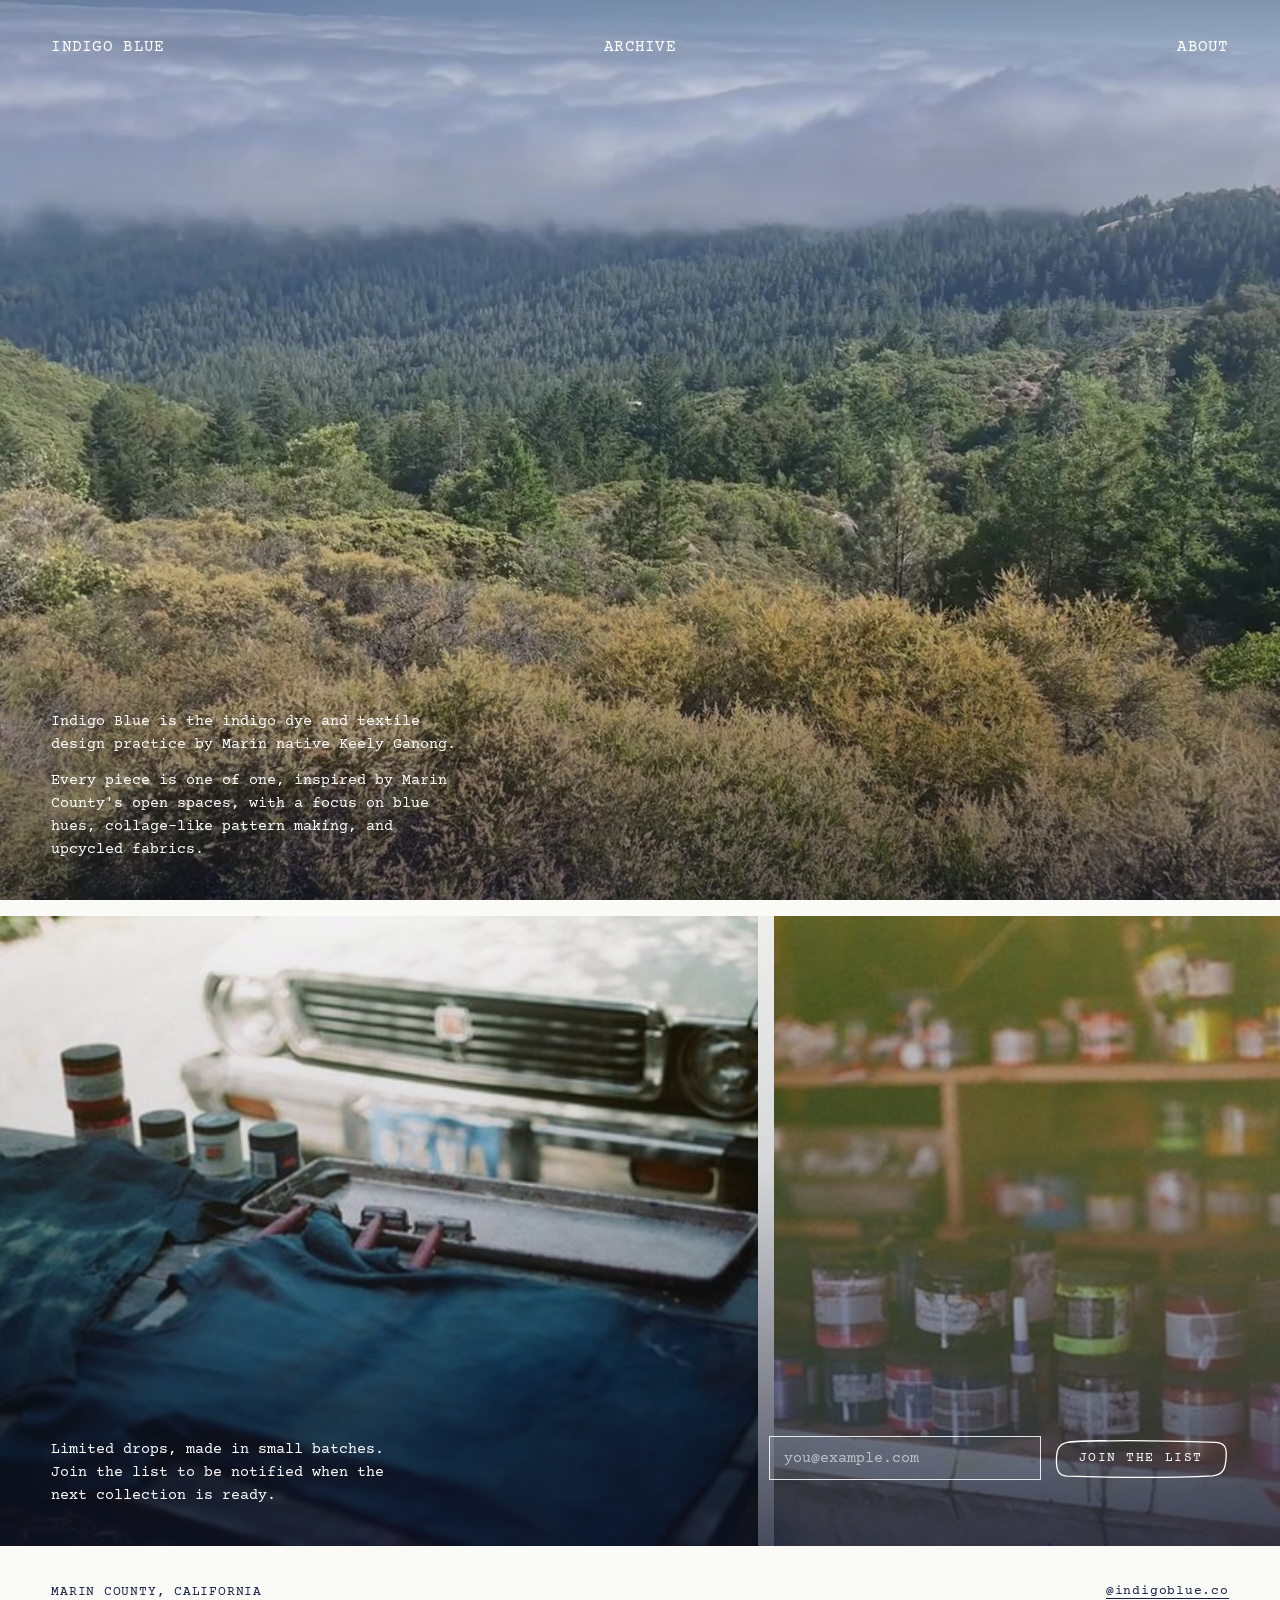
==== about.html @ de73c7de "Add files via upload" ====
<!doctype html>
<html lang="en">
<head>
<meta charset="utf-8">
<meta name="viewport" content="width=device-width, initial-scale=1">
<title>About | Indigo Blue</title>
<meta name="description" content="One of one indigo dyed pieces, hand made in Marin County by Keely Ganong.">
<meta property="og:title" content="About | Indigo Blue">
<meta property="og:description" content="One of one indigo dyed pieces, hand made in Marin County by Keely Ganong.">
<meta property="og:image" content="assets/img/indigo-panels.webp">
<link rel="icon" href="data:image/svg+xml,<svg xmlns='http://www.w3.org/2000/svg' viewBox='0 0 100 100'><text y='.9em' font-size='90'>🫐</text></svg>">
<link rel="preconnect" href="https://fonts.googleapis.com">
<link rel="preconnect" href="https://fonts.gstatic.com" crossorigin>
<link href="https://fonts.googleapis.com/css2?family=Big+Shoulders+Stencil+Display:wght@800;900&family=Courier+Prime:ital@0;1&display=swap" rel="stylesheet">
<link rel="stylesheet" href="assets/css/site.css">
</head>
<body>
<section class="ab-hero pad" aria-label="About Indigo Blue">
<video src="assets/video/marin-fog.mp4" poster="assets/video/marin-fog-poster.jpg" autoplay muted loop playsinline aria-hidden="true" data-hero-video></video>
<div class="shade" aria-hidden="true"></div>
<nav class="nav" aria-label="Main"><a href="index.html">Indigo Blue</a><a href="archive.html">Archive</a><a href="about.html">About</a></nav>
<div class="bio">
<p>Indigo Blue is the indigo dye and textile design practice by Marin native Keely Ganong.</p>
<p>Every piece is one of one, inspired by Marin County's open spaces, with a focus on blue hues, collage-like pattern making, and upcycled fabrics.</p>
</div>
</section>
<section id="join" class="join" aria-label="Join the mailing list">
<div class="bg" aria-hidden="true"><img src="assets/img/studio-table.jpg" alt=""><img src="assets/img/studio-shelves.jpg" alt=""></div>
<div class="shade" aria-hidden="true"></div>
<div class="row pad">
<p class="copy">Limited drops, made in small batches. Join the list to be notified when the next collection is ready.</p>
<!-- Mailing list: Kit form 9993459 -->
<form data-kit-form="9993459" action="https://app.kit.com/forms/9993459/subscriptions" method="post" target="kit-frame" novalidate>
<label for="email" class="sr">Email address</label>
<input id="email" name="email_address" type="email" required autocomplete="email" placeholder="you@example.com">
<button type="submit" class="sketch-btn" style="color:#fff;min-height:44px;padding:0 26px"><svg class="sk" viewBox="0 0 200 60" preserveAspectRatio="none" aria-hidden="true"><path d="M17 8.5 C 62 5.2, 138 6.8, 185 8.8 C 195.5 9.6, 197.2 17, 196.4 29 C 195.8 42, 194.6 52.6, 181 54.4 C 128 57.6, 70 56.8, 15.5 54.6 C 5.8 53.9, 3.6 45.5, 3.9 31.2 C 4.2 17.8, 6.4 9.4, 20.5 7.6 C 38 6.4, 51 5.9, 61 6.6" fill="none" stroke="currentColor" stroke-width="1.3" stroke-linecap="round" stroke-linejoin="round" vector-effect="non-scaling-stroke"/></svg><span>Join the list</span></button>
<p class="msg" role="status" aria-live="polite"></p>
</form>
<iframe name="kit-frame" title="Mailing list" hidden></iframe>
</div>
</section>
<footer class="ab-foot pad">
<span>Marin County, California</span>
<a href="https://www.instagram.com/indigoblue.co/">@indigoblue.co</a>
</footer>
<script src="assets/js/about.js"></script>
</body>
</html>
---- assets/css/site.css ----
/* Indigo Blue */
*{box-sizing:border-box}
html,body{margin:0}
body{background:#FAFAF7;color:#16204A;font-family:'Courier Prime','Courier New',monospace;-webkit-font-smoothing:antialiased}
a{color:#16204A;text-decoration:none}a:hover{color:#3A57A8}
.nav{display:grid;grid-template-columns:repeat(3,minmax(0,1fr));align-items:start;gap:16px;font-size:16px;text-transform:uppercase;letter-spacing:.02em}
.nav a:nth-child(1){justify-self:start}.nav a:nth-child(2){justify-self:center}.nav a:nth-child(3){justify-self:end}
.pad{padding:clamp(20px,3vw,44px) clamp(20px,4vw,64px)}
.sr{position:absolute;width:1px;height:1px;overflow:hidden;clip:rect(0 0 0 0);white-space:nowrap}

/* home */
html.snap{scroll-snap-type:y mandatory}
.home-hero{scroll-snap-align:start;min-height:100vh;display:grid;grid-template-rows:auto 1fr auto}
.home-main{display:flex;flex-direction:column;align-items:center;justify-content:center;gap:clamp(20px,3vw,40px);padding:clamp(24px,4vw,56px) 0}
.stage{display:grid;place-items:center;width:100%;max-width:1100px}
.stage>*{grid-area:1/1}
.stage img{width:min(860px,92%);height:auto;display:block}
.stamp{width:min(980px,100%);display:flex;flex-direction:column;font-family:'Big Shoulders Stencil Display','Arial Narrow',sans-serif;font-weight:900;font-size:clamp(54px,9vw,132px);line-height:.92;color:#16204A;mix-blend-mode:multiply;pointer-events:none;text-transform:uppercase}
.stamp>div{display:flex;white-space:pre}
.stamp span{display:inline-block;margin-right:.03em}
.sketch-btn{position:relative;display:inline-flex;align-items:center;justify-content:center;gap:8px;min-height:40px;padding:0 24px;background:transparent;border:0;color:inherit;font-family:inherit;font-size:13px;line-height:1;text-transform:uppercase;letter-spacing:.12em;cursor:pointer}
.sketch-btn .sk{position:absolute;inset:0;width:100%;height:100%;overflow:visible;pointer-events:none}
.sketch-btn .ar{width:.8em;height:1em;flex:none}
.home-foot{display:flex;justify-content:space-between;align-items:end;gap:24px;flex-wrap:wrap;font-size:16px;text-transform:uppercase;letter-spacing:.02em}
.home-foot p{margin:0}
.home-foot a{display:inline-flex;align-items:center;min-height:44px;border-bottom:1.5px solid currentColor}
#archive{scroll-snap-align:start}

/* archive field */
.arch{height:100vh;min-height:640px;background:#fff;display:flex;flex-direction:column;gap:clamp(16px,2vw,28px);padding:clamp(20px,3vw,44px) 0 0}
.arch .nav{padding:0 clamp(20px,4vw,64px)}
.fieldwrap{position:relative;flex:1 1 auto;min-height:0}
.ib-field{position:absolute;inset:0;overflow:hidden;touch-action:none;cursor:grab;user-select:none;-webkit-user-select:none;background:#fff}
.ib-field.grab{cursor:grabbing}
.ib-tile{position:absolute;left:0;top:0;width:240px;height:220px;padding:0;background:transparent;border:0;margin:0;cursor:pointer;display:flex;align-items:center;justify-content:center;transform-origin:0 0;will-change:transform;color:#16204A;font:inherit}
.ib-in{display:flex;align-items:center;justify-content:center;width:140px;height:140px;will-change:transform}
.ib-tile img{max-width:100%;max-height:100%;object-fit:contain;display:block;pointer-events:none;-webkit-user-drag:none;transition:transform .45s cubic-bezier(.2,.7,.2,1)}
.ib-tile:hover img,.ib-tile:focus-visible img{transform:translateY(-6px) scale(1.08)}
.ib-tile:focus-visible{outline:1px solid #16204A;outline-offset:-10px}
.ib-label{position:absolute;left:0;right:0;bottom:6px;text-align:center;font-size:12px;text-transform:uppercase;opacity:0;transform:translateY(4px);transition:opacity .3s,transform .3s;pointer-events:none}
.ib-tile:hover .ib-label,.ib-tile:focus-visible .ib-label{opacity:1;transform:none}
.ib-bar{position:absolute;left:0;right:0;top:0;z-index:3;display:flex;justify-content:space-between;align-items:center;gap:12px;padding:18px clamp(16px,2vw,24px);pointer-events:none}
.ib-bar>*{pointer-events:auto}
.ib-box{position:relative;min-height:30px;padding:0 14px;display:inline-flex;align-items:center;justify-content:center;gap:6px;border:0;background:#fff;color:#16204A;font-family:inherit;font-size:12px;line-height:1;text-transform:uppercase;letter-spacing:.08em;cursor:pointer}
.ib-box::after,.ib-quiet::after{content:'';position:absolute;inset:-7px -2px}
.ib-box:hover{background:#F2F3F7}
.ib-seg{display:flex;background:#fff;border:1px solid #16204A}
.ib-seg .ib-box+.ib-box{border-left:1px solid #16204A}
.ib-seg .ib-box.on{background:#16204A;color:#fff}
.ib-quiet{position:relative;display:inline-flex;align-items:center;gap:6px;min-height:30px;padding:0 2px;border:0;background:transparent;color:#6B7192;font-family:inherit;font-size:11px;line-height:1;text-transform:uppercase;letter-spacing:.1em;cursor:pointer}
.ib-quiet:hover{color:#16204A}
.ib-quiet svg{width:.8em;height:1em;flex:none}
.ib-zoom{position:absolute;right:clamp(16px,2vw,24px);bottom:18px;z-index:3;display:flex}
.ib-sq{width:30px;padding:0;font-size:14px;border:1px solid #C9CBD6}
.ib-zoom .ib-sq+.ib-sq{border-left:0}
.ib-hint{position:absolute;left:50%;bottom:24px;transform:translateX(-50%);z-index:3;display:flex;gap:28px;font-size:11px;color:#6B7192;text-transform:uppercase;letter-spacing:.1em;pointer-events:none;transition:opacity .6s}
.ib-overlay{position:absolute;inset:0;z-index:5;background:#fff;display:flex;flex-direction:column;align-items:center;justify-content:center;gap:18px;padding:64px clamp(56px,8vw,120px) 40px;animation:ibIn .45s cubic-bezier(.2,.7,.2,1)}
.ib-overlay[hidden]{display:none}
.ib-overlay img{flex:0 1 auto;min-height:0;max-width:100%;max-height:calc(100% - 48px);object-fit:contain;display:block}
.ib-overlay p{margin:0;font-size:13px;text-transform:uppercase;letter-spacing:.08em;text-align:center}
.ib-overlay .x{position:absolute;top:16px;right:clamp(16px,2vw,24px)}
.ib-overlay .pv{position:absolute;left:clamp(12px,2vw,28px);top:50%;transform:translateY(-50%)}
.ib-overlay .nx{position:absolute;right:clamp(12px,2vw,28px);top:50%;transform:translateY(-50%)}
@keyframes ibIn{from{opacity:0;transform:scale(.985)}to{opacity:1;transform:none}}
@media (max-width:720px){.ib-seg .ib-box{padding:0 8px;font-size:11px}.hide-sm{display:none}}

/* about */
.ab-hero{position:relative;height:100vh;min-height:560px;overflow:hidden;background:#16204A;color:#fff;display:flex;flex-direction:column;justify-content:space-between}
.ab-hero video{position:absolute;inset:0;width:100%;height:100%;object-fit:cover;display:block}
.ab-hero .shade{position:absolute;inset:0;background:linear-gradient(180deg,rgba(10,16,40,.35) 0%,rgba(10,16,40,0) 22%,rgba(10,16,40,0) 50%,rgba(10,16,40,.6) 100%)}
.ab-hero .nav,.ab-hero .bio{position:relative;z-index:2}
.ab-hero a{color:#fff}
.bio{max-width:46ch;display:flex;flex-direction:column;gap:12px;font-size:15px;line-height:1.55}
.bio p{margin:0}
.join{position:relative;margin-top:16px;min-height:70vh;overflow:hidden;color:#fff;display:flex;align-items:flex-end}
.join .bg{position:absolute;inset:0;display:grid;grid-template-columns:3fr 2fr;gap:16px}
.join .bg img{width:100%;height:100%;object-fit:cover;display:block}
.join .shade{position:absolute;inset:0;background:linear-gradient(180deg,rgba(10,16,40,.05) 0%,rgba(10,16,40,.15) 40%,rgba(10,16,40,.75) 100%)}
.join .row{position:relative;width:100%;display:flex;justify-content:space-between;align-items:flex-end;gap:28px;flex-wrap:wrap}
.join .copy{max-width:40ch;margin:0;font-size:15px;line-height:1.55}
.join form{display:flex;gap:12px;flex-wrap:wrap;align-items:center;flex:0 1 460px}
.join input{flex:1 1 220px;min-height:44px;padding:0 14px;border:1px solid rgba(255,255,255,.85);background:rgba(255,255,255,.06);color:#fff;font-family:inherit;font-size:15px}
.join input::placeholder{color:rgba(255,255,255,.6)}
.join .msg{flex-basis:100%;margin:0;font-size:13px;min-height:1.2em}
.ab-foot{display:flex;justify-content:space-between;align-items:end;gap:24px;flex-wrap:wrap;font-size:13px;text-transform:uppercase;letter-spacing:.06em}
.ab-foot a{border-bottom:1px solid currentColor;text-transform:none}
@media (max-width:720px){.join .bg{grid-template-columns:1fr}.join .bg img+img{display:none}}
@media (prefers-reduced-motion:reduce){.ib-tile img,.ib-label{transition:none}.ib-overlay{animation:none}}
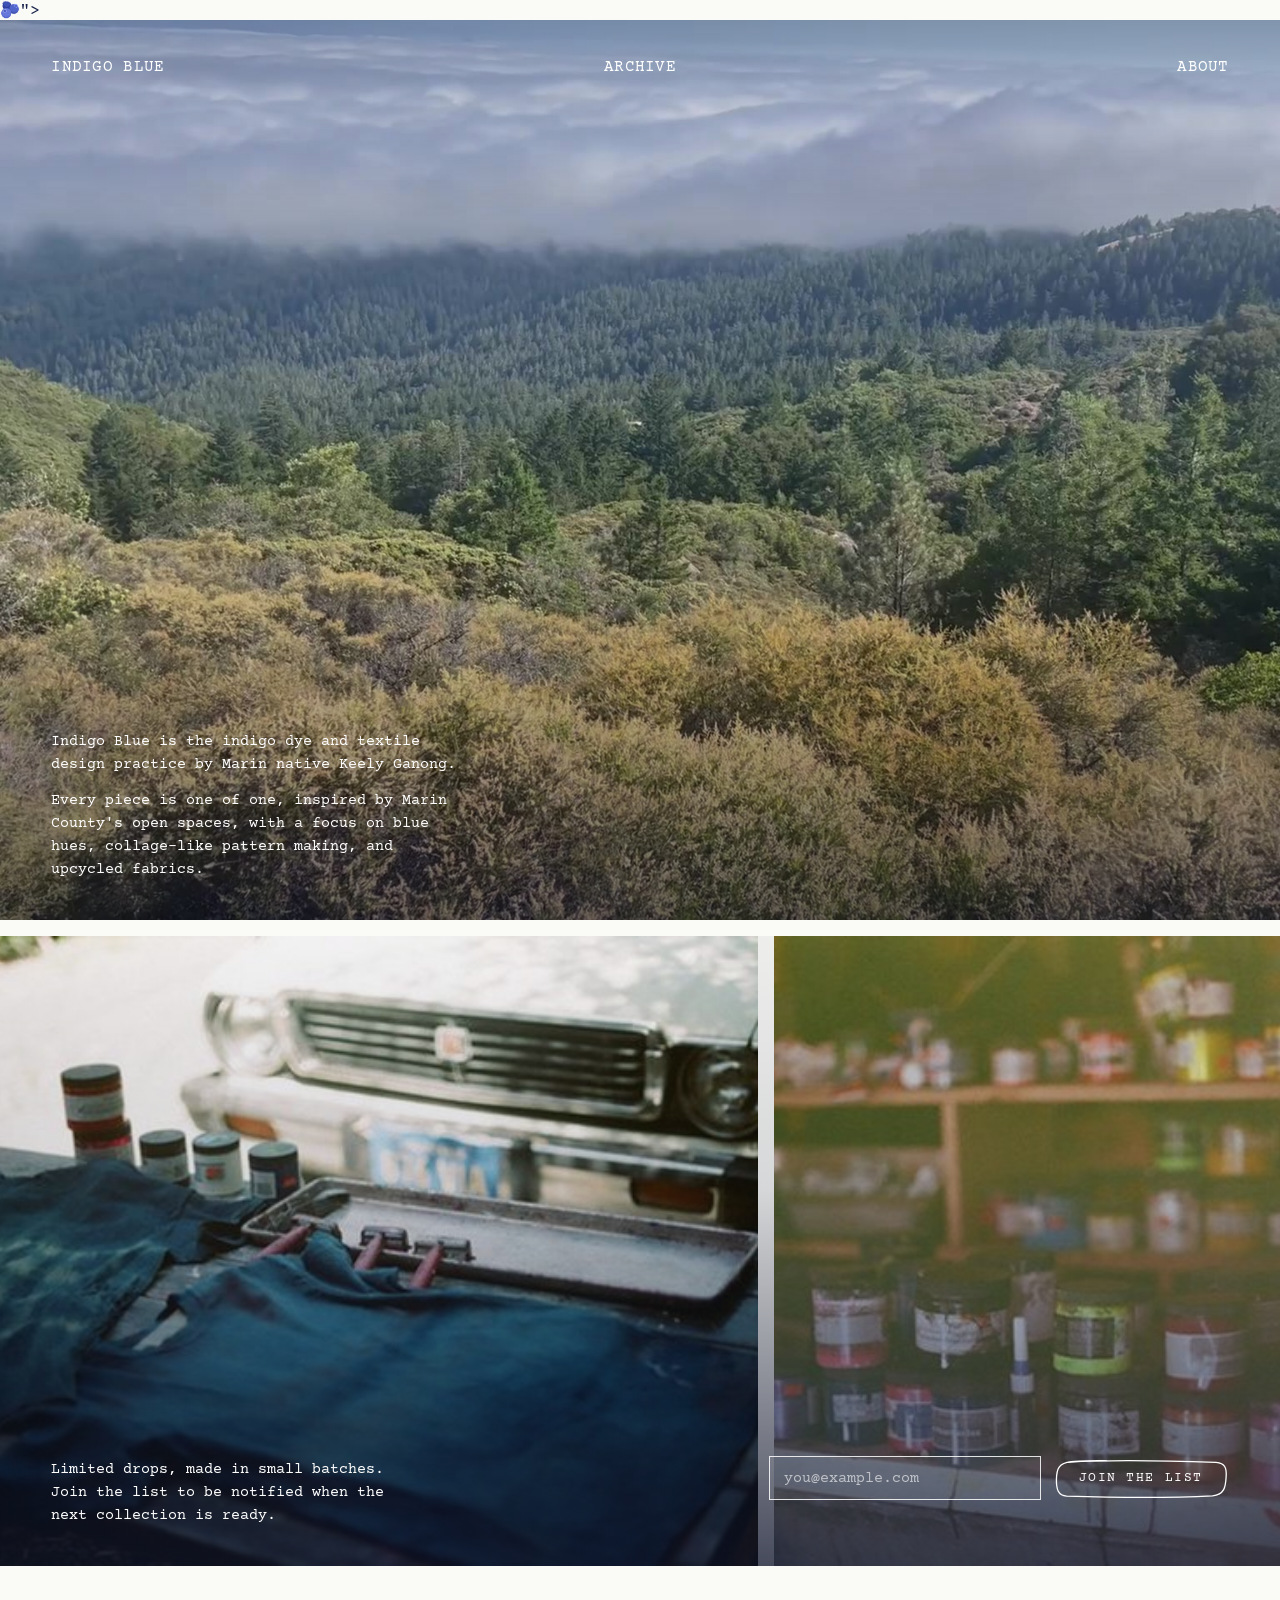
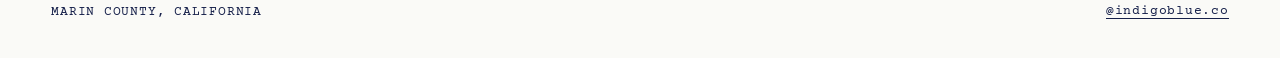
==== commit 363136c9: "Add files via upload" ====
--- a/about.html
+++ b/about.html
@@ -8,7 +8,9 @@
 <meta property="og:title" content="About | Indigo Blue">
 <meta property="og:description" content="One of one indigo dyed pieces, hand made in Marin County by Keely Ganong.">
 <meta property="og:image" content="assets/img/indigo-panels.webp">
-<link rel="icon" href="data:image/svg+xml,<svg xmlns='http://www.w3.org/2000/svg' viewBox='0 0 100 100'><text y='.9em' font-size='90'>🫐</text></svg>">
+<link rel="icon" href="favicon.svg" type="image/svg+xml">
+<link rel="icon" href="favicon-32.png" sizes="32x32" type="image/png">
+<link rel="apple-touch-icon" href="apple-touch-icon.png"><text y='.9em' font-size='90'>🫐</text></svg>">
 <link rel="preconnect" href="https://fonts.googleapis.com">
 <link rel="preconnect" href="https://fonts.gstatic.com" crossorigin>
 <link href="https://fonts.googleapis.com/css2?family=Big+Shoulders+Stencil+Display:wght@800;900&family=Courier+Prime:ital@0;1&display=swap" rel="stylesheet">
--- a/assets/css/site.css
+++ b/assets/css/site.css
@@ -62,7 +62,7 @@
 .ib-overlay .pv{position:absolute;left:clamp(12px,2vw,28px);top:50%;transform:translateY(-50%)}
 .ib-overlay .nx{position:absolute;right:clamp(12px,2vw,28px);top:50%;transform:translateY(-50%)}
 @keyframes ibIn{from{opacity:0;transform:scale(.985)}to{opacity:1;transform:none}}
-@media (max-width:720px){.ib-seg .ib-box{padding:0 8px;font-size:11px}.hide-sm{display:none}}
+@media (max-width:720px){.ib-seg .ib-box{padding:0 8px;font-size:11px}.hide-sm{display:none}.ib-hint{display:none}.ib-bar{gap:8px;padding:14px 12px}.ib-quiet{font-size:10px}.nav{font-size:13px}.nav a{white-space:nowrap}.home-foot{font-size:13px}}
 
 /* about */
 .ab-hero{position:relative;height:100vh;min-height:560px;overflow:hidden;background:#16204A;color:#fff;display:flex;flex-direction:column;justify-content:space-between}
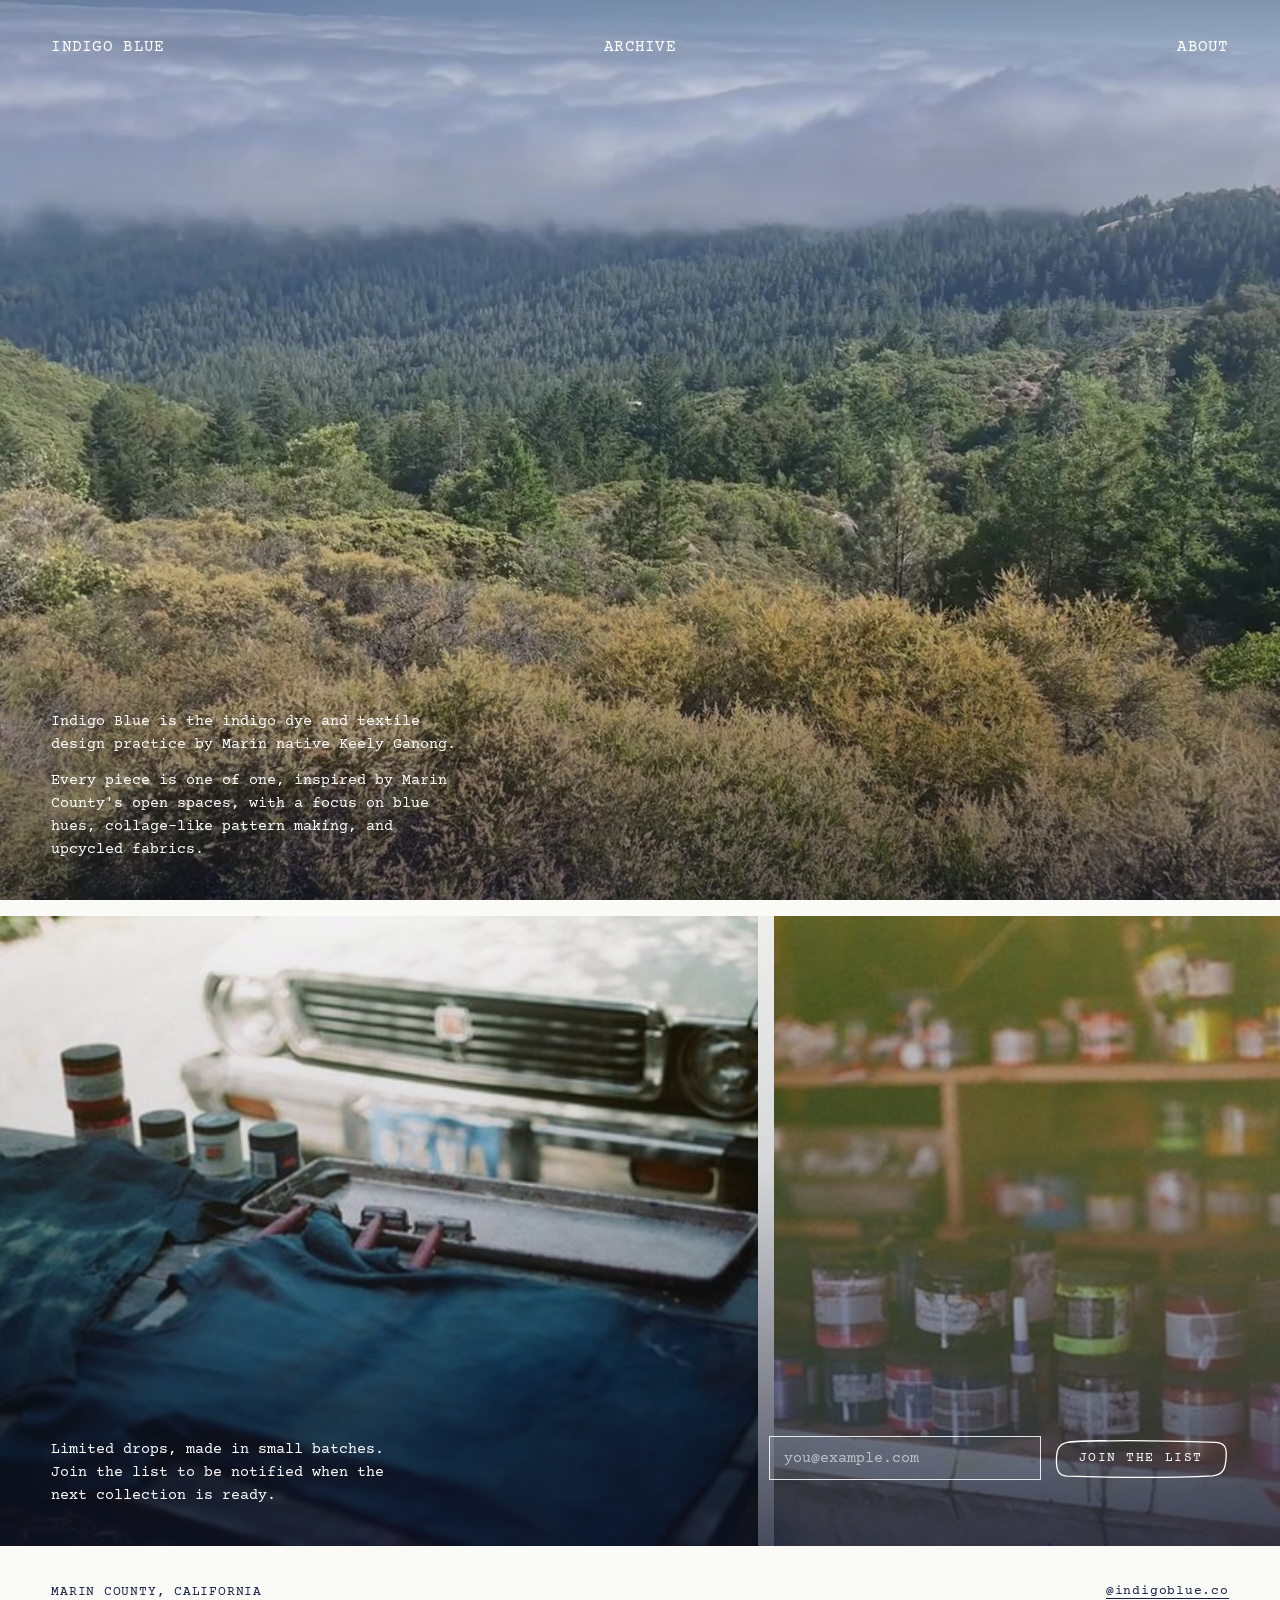
==== commit 14841c4b: "Add files via upload" ====
--- a/about.html
+++ b/about.html
@@ -10,7 +10,7 @@
 <meta property="og:image" content="assets/img/indigo-panels.webp">
 <link rel="icon" href="favicon.svg" type="image/svg+xml">
 <link rel="icon" href="favicon-32.png" sizes="32x32" type="image/png">
-<link rel="apple-touch-icon" href="apple-touch-icon.png"><text y='.9em' font-size='90'>🫐</text></svg>">
+<link rel="apple-touch-icon" href="apple-touch-icon.png">
 <link rel="preconnect" href="https://fonts.googleapis.com">
 <link rel="preconnect" href="https://fonts.gstatic.com" crossorigin>
 <link href="https://fonts.googleapis.com/css2?family=Big+Shoulders+Stencil+Display:wght@800;900&family=Courier+Prime:ital@0;1&display=swap" rel="stylesheet">
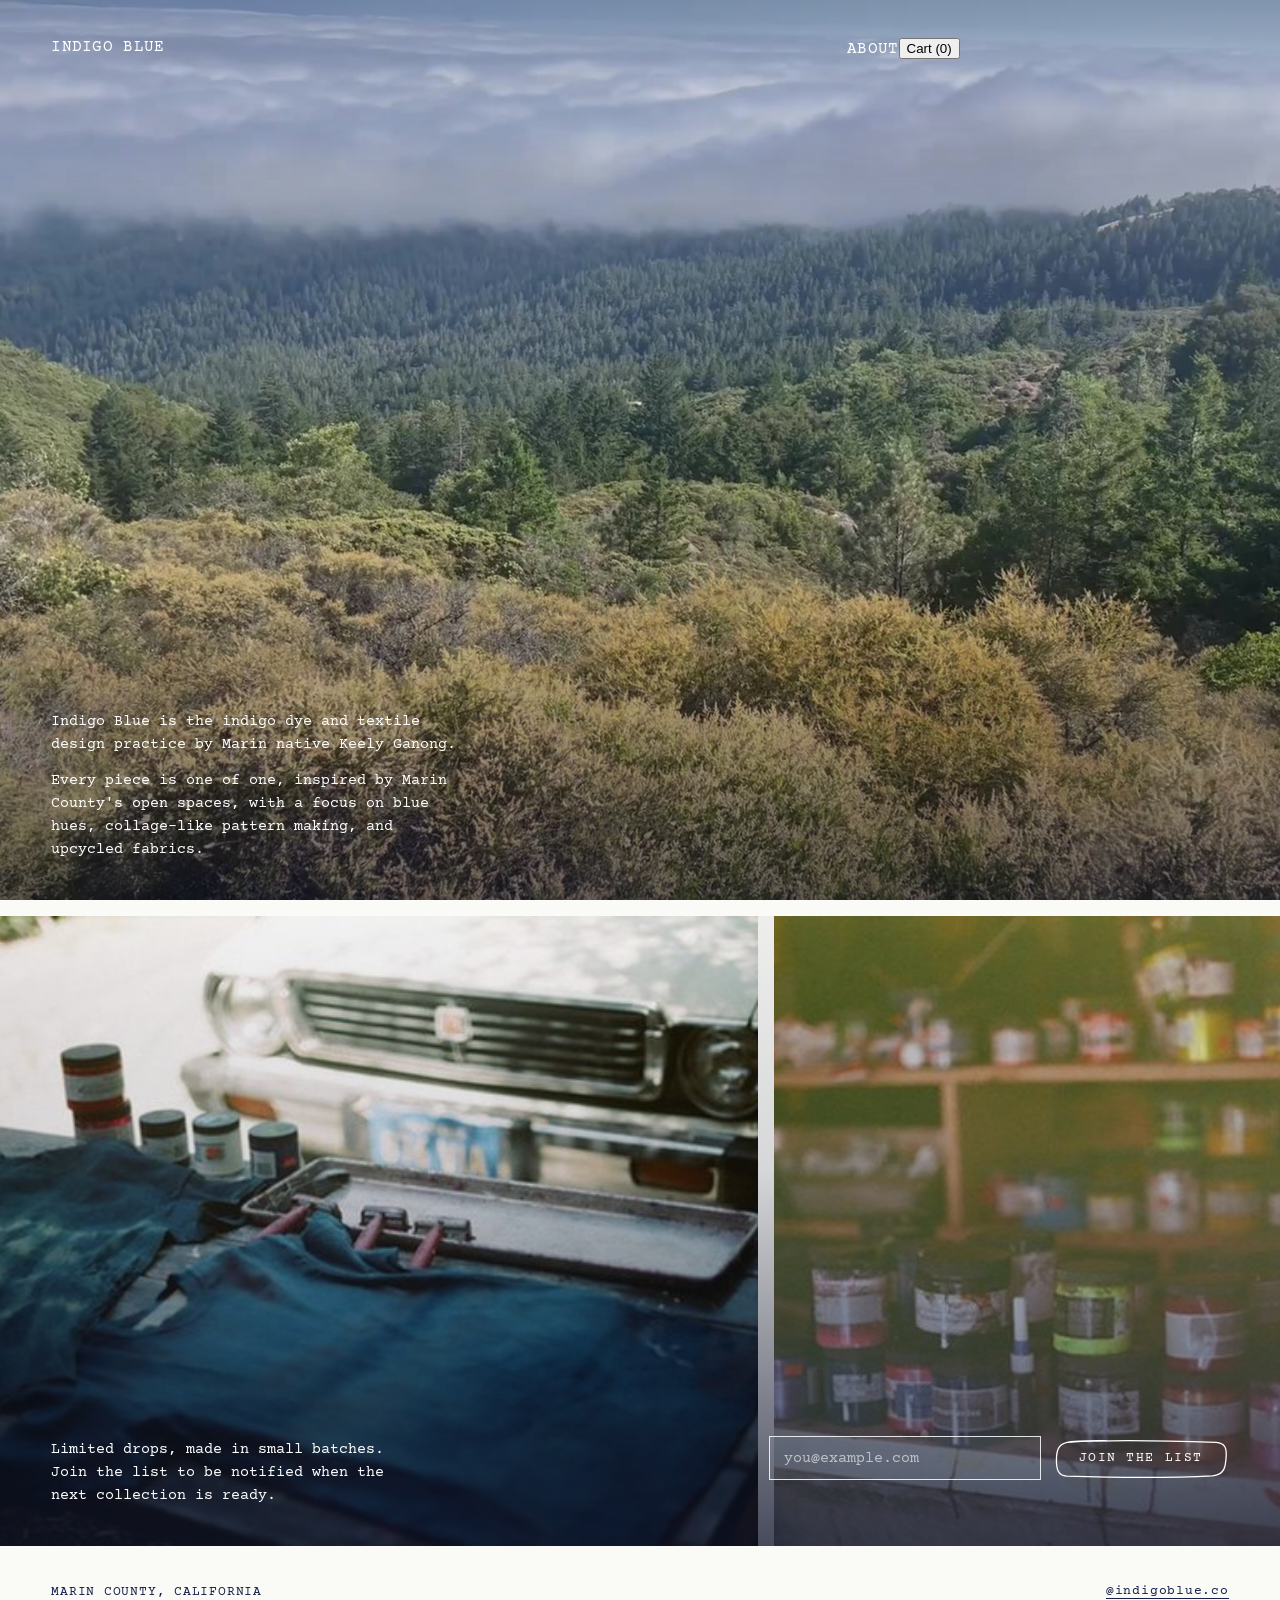
==== commit 44ea03d5: "Add files via upload" ====
--- a/about.html
+++ b/about.html
@@ -14,13 +14,13 @@
 <link rel="preconnect" href="https://fonts.googleapis.com">
 <link rel="preconnect" href="https://fonts.gstatic.com" crossorigin>
 <link href="https://fonts.googleapis.com/css2?family=Big+Shoulders+Stencil+Display:wght@800;900&family=Courier+Prime:ital@0;1&display=swap" rel="stylesheet">
-<link rel="stylesheet" href="assets/css/site.css">
+<link rel="stylesheet" href="assets/css/site.css?v=5">
 </head>
 <body>
 <section class="ab-hero pad" aria-label="About Indigo Blue">
 <video src="assets/video/marin-fog.mp4" poster="assets/video/marin-fog-poster.jpg" autoplay muted loop playsinline aria-hidden="true" data-hero-video></video>
 <div class="shade" aria-hidden="true"></div>
-<nav class="nav" aria-label="Main"><a href="index.html">Indigo Blue</a><a href="archive.html">Archive</a><a href="about.html">About</a></nav>
+<nav class="nav" aria-label="Main"><a href="index.html">Indigo Blue</a><span aria-hidden="true"></span><span class="nav-r"><a href="about.html">About</a><button type="button" class="nav-btn" data-cart-open data-cart-count>Cart (0)</button></span></nav>
 <div class="bio">
 <p>Indigo Blue is the indigo dye and textile design practice by Marin native Keely Ganong.</p>
 <p>Every piece is one of one, inspired by Marin County's open spaces, with a focus on blue hues, collage-like pattern making, and upcycled fabrics.</p>
@@ -45,6 +45,16 @@
 <span>Marin County, California</span>
 <a href="https://www.instagram.com/indigoblue.co/">@indigoblue.co</a>
 </footer>
-<script src="assets/js/about.js"></script>
+<div class="cart" data-cart-drawer hidden>
+<aside class="cart-panel" role="dialog" aria-label="Cart">
+<div class="cart-head"><span class="sh-lab" style="color:#16204A">Cart</span><button type="button" class="sh-x" data-cart-close aria-label="Close cart"><svg viewBox="0 0 14 14" aria-hidden="true"><path d="M1.5 1.5 L12.5 12.5 M12.5 1.5 L1.5 12.5" fill="none" stroke="currentColor" stroke-width="1.4" stroke-linecap="round"/></svg>Close</button></div>
+<div class="cart-list" data-cart-list></div>
+<div class="cart-foot"><div class="cart-sub"><span>Subtotal</span><span data-cart-subtotal>$0</span></div><div data-cart-pay></div></div>
+</aside>
+</div>
+<script src="assets/js/items.js?v=5"></script>
+<script src="assets/js/config.js?v=5"></script>
+<script src="assets/js/cart.js?v=5"></script>
+<script src="assets/js/about.js?v=5"></script>
 </body>
 </html>
--- a/assets/css/site.css
+++ b/assets/css/site.css
@@ -9,8 +9,7 @@
 .sr{position:absolute;width:1px;height:1px;overflow:hidden;clip:rect(0 0 0 0);white-space:nowrap}
 
 /* home */
-html.snap{scroll-snap-type:y mandatory}
-.home-hero{scroll-snap-align:start;min-height:100vh;display:grid;grid-template-rows:auto 1fr auto}
+.home-hero{min-height:100vh;min-height:100svh;display:grid;grid-template-rows:auto 1fr auto}
 .home-main{display:flex;flex-direction:column;align-items:center;justify-content:center;gap:clamp(20px,3vw,40px);padding:clamp(24px,4vw,56px) 0}
 .stage{display:grid;place-items:center;width:100%;max-width:1100px}
 .stage>*{grid-area:1/1}
@@ -24,10 +23,9 @@
 .home-foot{display:flex;justify-content:space-between;align-items:end;gap:24px;flex-wrap:wrap;font-size:16px;text-transform:uppercase;letter-spacing:.02em}
 .home-foot p{margin:0}
 .home-foot a{display:inline-flex;align-items:center;min-height:44px;border-bottom:1.5px solid currentColor}
-#archive{scroll-snap-align:start}
 
 /* archive field */
-.arch{height:100vh;min-height:640px;background:#fff;display:flex;flex-direction:column;gap:clamp(16px,2vw,28px);padding:clamp(20px,3vw,44px) 0 0}
+.arch{height:100vh;height:100svh;min-height:560px;background:#fff;display:flex;flex-direction:column;gap:clamp(16px,2vw,28px);padding:clamp(20px,3vw,44px) 0 0}
 .arch .nav{padding:0 clamp(20px,4vw,64px)}
 .fieldwrap{position:relative;flex:1 1 auto;min-height:0}
 .ib-field{position:absolute;inset:0;overflow:hidden;touch-action:none;cursor:grab;user-select:none;-webkit-user-select:none;background:#fff}
@@ -65,7 +63,7 @@
 @media (max-width:720px){.ib-seg .ib-box{padding:0 8px;font-size:11px}.hide-sm{display:none}.ib-hint{display:none}.ib-bar{gap:8px;padding:14px 12px}.ib-quiet{font-size:10px}.nav{font-size:13px}.nav a{white-space:nowrap}.home-foot{font-size:13px}}
 
 /* about */
-.ab-hero{position:relative;height:100vh;min-height:560px;overflow:hidden;background:#16204A;color:#fff;display:flex;flex-direction:column;justify-content:space-between}
+.ab-hero{position:relative;height:100vh;height:100svh;min-height:560px;overflow:hidden;background:#16204A;color:#fff;display:flex;flex-direction:column;justify-content:space-between}
 .ab-hero video{position:absolute;inset:0;width:100%;height:100%;object-fit:cover;display:block}
 .ab-hero .shade{position:absolute;inset:0;background:linear-gradient(180deg,rgba(10,16,40,.35) 0%,rgba(10,16,40,0) 22%,rgba(10,16,40,0) 50%,rgba(10,16,40,.6) 100%)}
 .ab-hero .nav,.ab-hero .bio{position:relative;z-index:2}
